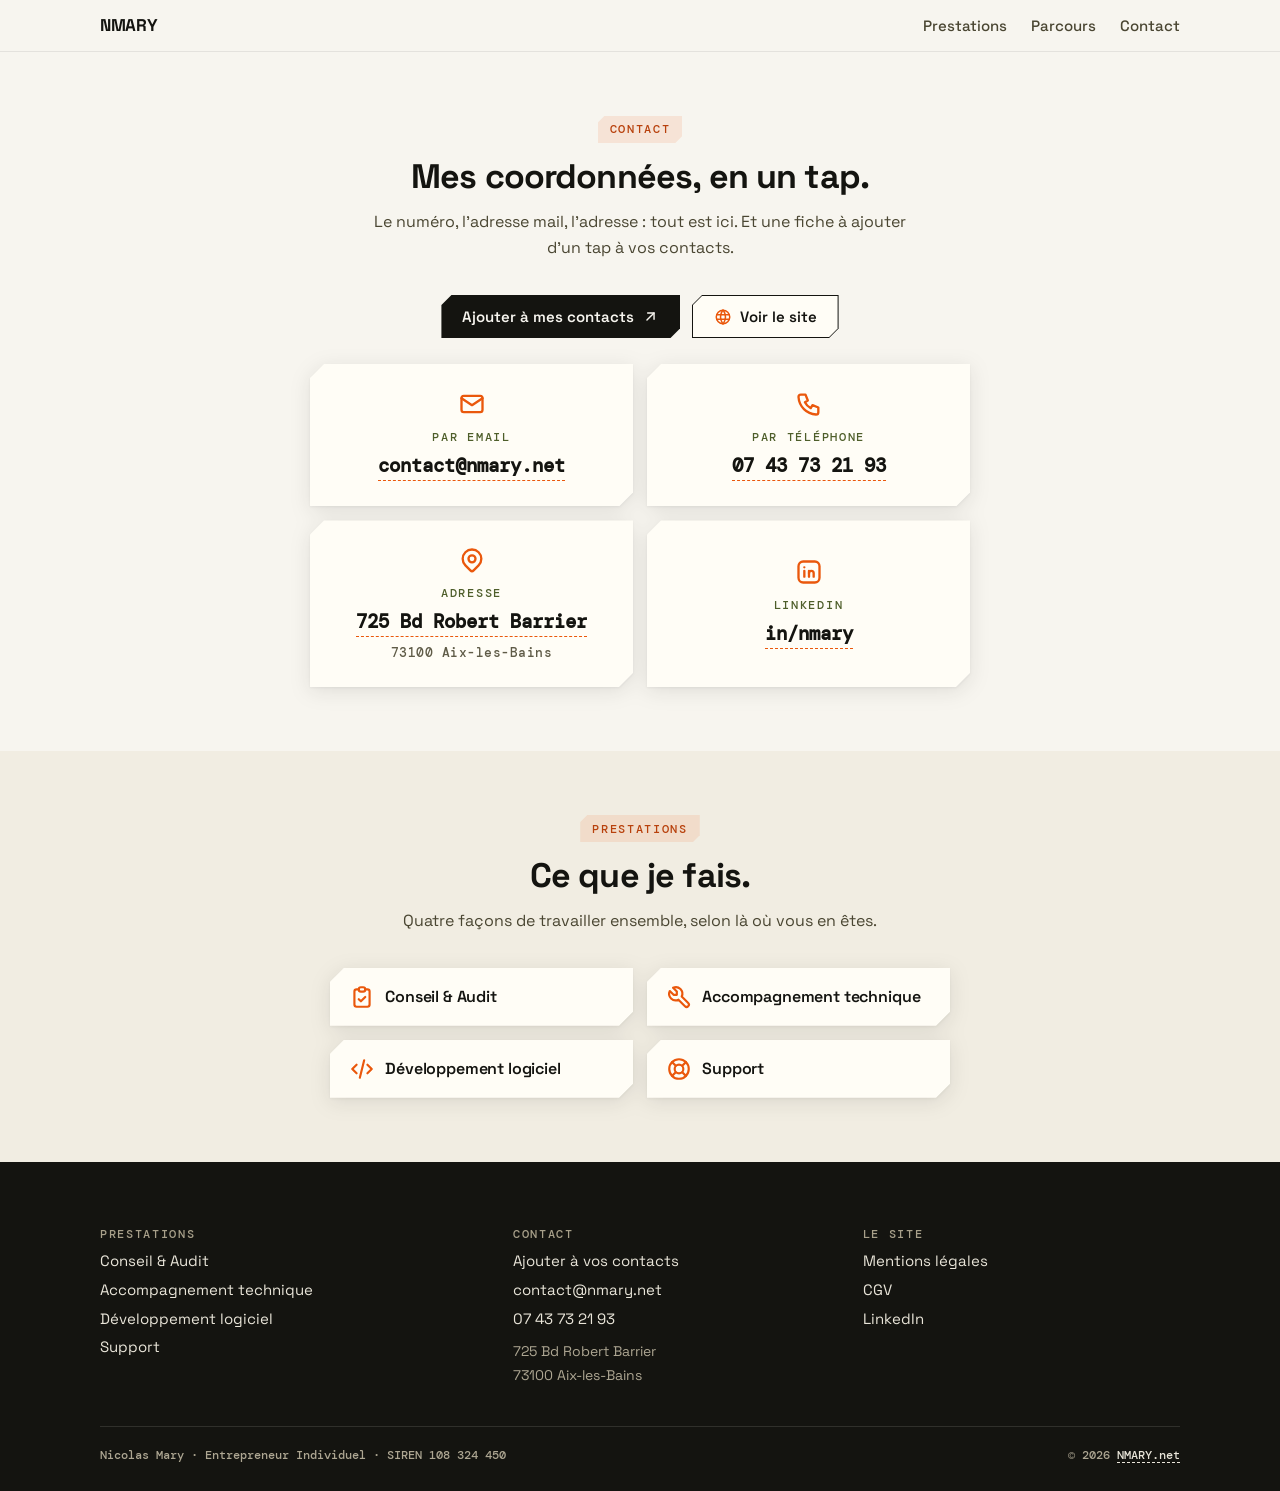
==== contact/index.html @ 7cfd44dc "feat: add /contact page with vCard, linked from footer" ====
<!DOCTYPE html>
<html lang="fr">
<head>
<meta charset="utf-8">
<meta name="viewport" content="width=device-width, initial-scale=1">
<title>Contact · NMARY</title>
<link rel="icon" type="image/svg+xml" href="../assets/svg/NM.svg">
<meta name="description" content="Coordonnées de Nicolas Mary, consultant IT indépendant à Aix-les-Bains : téléphone, email, adresse, et fiche contact à enregistrer.">
<link rel="canonical" href="https://www.nmary.net/contact">
<meta property="og:type" content="website">
<meta property="og:site_name" content="NMARY">
<meta property="og:locale" content="fr_FR">
<meta property="og:url" content="https://www.nmary.net/contact">
<meta property="og:title" content="Contact · NMARY">
<meta property="og:description" content="Coordonnées de Nicolas Mary, consultant IT indépendant à Aix-les-Bains, Savoie.">
<meta property="og:image" content="https://www.nmary.net/assets/og.png">
<meta property="og:image:width" content="1200">
<meta property="og:image:height" content="630">
<meta property="og:image:alt" content="NMARY · Votre consultant IT en Savoie">
<meta name="twitter:card" content="summary_large_image">
<meta name="twitter:title" content="Contact · NMARY">
<meta name="twitter:description" content="Coordonnées de Nicolas Mary, consultant IT indépendant à Aix-les-Bains, Savoie.">
<meta name="twitter:image" content="https://www.nmary.net/assets/og.png">
<link rel="preload" href="../assets/fonts/space-grotesk-latin.woff2" as="font" type="font/woff2" crossorigin>
<link rel="stylesheet" href="../assets/style.css">
</head>
<body>
<div class="page">
<nav class="nav">
  <div class="nav-inner">
    <a class="nav-logo" href="../index.html">NMARY</a>
    <div class="nav-links">
      <a href="../index.html#prestations">Prestations</a>
      <a href="../index.html#parcours">Parcours</a>
      <a href="../index.html#contact">Contact</a>
    </div>
  </div>
</nav>
  <main>

    <section class="band">
      <div class="band-inner">
        <div class="sec-head">
          <span class="sec-pill">Contact</span>
          <h2 class="sec-title">Mes coordonnées, en un tap.</h2>
          <p class="sec-lead">Le numéro, l'adresse mail, l'adresse&nbsp;: tout est ici. Et une fiche à ajouter d'un tap à vos contacts.</p>
        </div>

        <div class="hero-actions contact-actions">
          <!-- Pas d'attribut `download` : sur iOS il envoie le fichier dans Fichiers, alors
               qu'un lien nu ouvre la fiche contact et propose de l'enregistrer. Cette page
               arrive d'un scan de carte, donc du téléphone : c'est ce comportement-la qu'on
               veut, quitte a ce que le bureau telecharge le fichier.
               Pas de bouton telephone ici : la carte Par telephone est juste dessous. -->
          <a class="cta" href="nmary.vcf">Ajouter à mes contacts<svg class="icon cta-arrow"><use href="../assets/icons.svg#i-arrow-up-right"/></svg></a>
          <a class="cta-ghost" href="../index.html">
            <span class="cta-ghost-inner"><svg class="icon cta-ghost-icon"><use href="../assets/icons.svg#i-world"/></svg>Voir le site</span>
          </a>
        </div>

        <div class="contact-grid">
          <a class="card contact-card" href="mailto:contact@nmary.net">
            <svg class="icon contact-card-icon"><use href="../assets/icons.svg#i-mail"/></svg>
            <span class="contact-card-label">Par email</span>
            <span class="contact-card-value">contact@nmary.net</span>
          </a>
          <a class="card contact-card" href="tel:+33743732193">
            <svg class="icon contact-card-icon"><use href="../assets/icons.svg#i-phone"/></svg>
            <span class="contact-card-label">Par téléphone</span>
            <span class="contact-card-value">07 43 73 21 93</span>
          </a>
          <a class="card contact-card" href="https://www.google.com/maps/search/?api=1&amp;query=725+Bd+Robert+Barrier+73100+Aix-les-Bains" target="_blank" rel="noopener">
            <svg class="icon contact-card-icon"><use href="../assets/icons.svg#i-map-pin"/></svg>
            <span class="contact-card-label">Adresse</span>
            <span class="contact-card-value">725 Bd Robert Barrier</span>
            <span class="contact-card-sub">73100 Aix-les-Bains</span>
          </a>
          <a class="card contact-card" href="https://www.linkedin.com/in/nmary/" target="_blank" rel="noopener">
            <svg class="icon contact-card-icon"><use href="../assets/icons.svg#i-brand-linkedin"/></svg>
            <span class="contact-card-label">LinkedIn</span>
            <span class="contact-card-value">in/nmary</span>
          </a>
        </div>
      </div>
    </section>

    <section class="band band-alt">
      <div class="band-inner">
        <div class="sec-head">
          <span class="sec-pill">Prestations</span>
          <h2 class="sec-title">Ce que je fais.</h2>
          <p class="sec-lead">Quatre façons de travailler ensemble, selon là où vous en êtes.</p>
        </div>
        <div class="presta-more presta-more-4">
          <a class="card row" href="../conseil-audit.html">
            <h3 class="card-title"><svg class="icon card-icon"><use href="../assets/icons.svg#i-clipboard-check"/></svg><span>Conseil &amp; Audit</span></h3>
          </a>
          <a class="card row" href="../accompagnement-technique.html">
            <h3 class="card-title"><svg class="icon card-icon"><use href="../assets/icons.svg#i-tool"/></svg><span>Accompagnement technique</span></h3>
          </a>
          <a class="card row" href="../developpement-logiciel.html">
            <h3 class="card-title"><svg class="icon card-icon"><use href="../assets/icons.svg#i-code"/></svg><span>Développement logiciel</span></h3>
          </a>
          <a class="card row" href="../support.html">
            <h3 class="card-title"><svg class="icon card-icon"><use href="../assets/icons.svg#i-lifebuoy"/></svg><span>Support</span></h3>
          </a>
        </div>
      </div>
    </section>

  </main>

  <footer class="footer">
    <div class="footer-inner">
      <div class="footer-cols">
        <div class="footer-col">
          <div class="footer-col-title">Prestations</div>
          <a href="../conseil-audit.html">Conseil &amp; Audit</a>
          <a href="../accompagnement-technique.html">Accompagnement technique</a>
          <a href="../developpement-logiciel.html">Développement logiciel</a>
          <a href="../support.html">Support</a>
        </div>
        <div class="footer-col">
          <div class="footer-col-title">Contact</div>
          <a href="../contact/">Ajouter à vos contacts</a>
          <a href="mailto:contact@nmary.net">contact@nmary.net</a>
          <a href="tel:+33743732193">07 43 73 21 93</a>
          <p class="footer-addr">725 Bd Robert Barrier<br>73100 Aix-les-Bains</p>
        </div>
        <div class="footer-col">
          <div class="footer-col-title">Le site</div>
          <a href="../mentions-legales.html">Mentions légales</a>
          <a href="../cgv.html">CGV</a>
          <a href="https://www.linkedin.com/in/nmary/" target="_blank" rel="noopener">LinkedIn</a>
        </div>
      </div>
      <div class="footer-bottom">
        <span>Nicolas Mary · Entrepreneur Individuel · SIREN 108 324 450</span>
        <span>© 2026 <a class="footer-brand" href="https://nmary.net">NMARY.net</a></span>
      </div>
    </div>
  </footer>
</div>
</body>
</html>
---- assets/style.css ----
/* ---- Self-hosted fonts ---- */
/* Space Grotesk (variable, weights 400–700) */
@font-face {
  font-family: 'Space Grotesk'; font-style: normal; font-weight: 400 700; font-display: swap;
  src: url('fonts/space-grotesk-latin.woff2') format('woff2');
  unicode-range: U+0000-00FF, U+0131, U+0152-0153, U+02BB-02BC, U+02C6, U+02DA, U+02DC, U+0304, U+0308, U+0329, U+2000-206F, U+20AC, U+2122, U+2191, U+2193, U+2212, U+2215, U+FEFF, U+FFFD;
}
@font-face {
  font-family: 'Space Grotesk'; font-style: normal; font-weight: 400 700; font-display: swap;
  src: url('fonts/space-grotesk-latin-ext.woff2') format('woff2');
  unicode-range: U+0100-02BA, U+02BD-02C5, U+02C7-02CC, U+02CE-02D7, U+02DD-02FF, U+0304, U+0308, U+0329, U+1D00-1DBF, U+1E00-1E9F, U+1EF2-1EFF, U+2020, U+20A0-20AB, U+20AD-20C0, U+2113, U+2C60-2C7F, U+A720-A7FF;
}
/* DM Mono */
@font-face {
  font-family: 'DM Mono'; font-style: normal; font-weight: 400; font-display: swap;
  src: url('fonts/dm-mono-400-latin.woff2') format('woff2');
  unicode-range: U+0000-00FF, U+0131, U+0152-0153, U+02BB-02BC, U+02C6, U+02DA, U+02DC, U+0304, U+0308, U+0329, U+2000-206F, U+20AC, U+2122, U+2191, U+2193, U+2212, U+2215, U+FEFF, U+FFFD;
}
@font-face {
  font-family: 'DM Mono'; font-style: normal; font-weight: 400; font-display: swap;
  src: url('fonts/dm-mono-400-latin-ext.woff2') format('woff2');
  unicode-range: U+0100-02BA, U+02BD-02C5, U+02C7-02CC, U+02CE-02D7, U+02DD-02FF, U+0304, U+0308, U+0329, U+1D00-1DBF, U+1E00-1E9F, U+1EF2-1EFF, U+2020, U+20A0-20AB, U+20AD-20C0, U+2113, U+2C60-2C7F, U+A720-A7FF;
}
@font-face {
  font-family: 'DM Mono'; font-style: normal; font-weight: 500; font-display: swap;
  src: url('fonts/dm-mono-500-latin.woff2') format('woff2');
  unicode-range: U+0000-00FF, U+0131, U+0152-0153, U+02BB-02BC, U+02C6, U+02DA, U+02DC, U+0304, U+0308, U+0329, U+2000-206F, U+20AC, U+2122, U+2191, U+2193, U+2212, U+2215, U+FEFF, U+FFFD;
}
@font-face {
  font-family: 'DM Mono'; font-style: normal; font-weight: 500; font-display: swap;
  src: url('fonts/dm-mono-500-latin-ext.woff2') format('woff2');
  unicode-range: U+0100-02BA, U+02BD-02C5, U+02C7-02CC, U+02CE-02D7, U+02DD-02FF, U+0304, U+0308, U+0329, U+1D00-1DBF, U+1E00-1E9F, U+1EF2-1EFF, U+2020, U+20A0-20AB, U+20AD-20C0, U+2113, U+2C60-2C7F, U+A720-A7FF;
}

html { scroll-behavior: smooth; }
body { margin: 0; }

.icon { display: inline-block; width: 1em; height: 1em; flex-shrink: 0; fill: none; stroke: currentColor; stroke-width: 2; stroke-linecap: round; stroke-linejoin: round; vertical-align: middle; }
a { color: #B8410C; text-decoration: none; }
a:hover { color: #EA580C; }
.link-dashed { text-decoration: underline; text-decoration-style: dashed; text-underline-offset: 2px; }

@keyframes wiggle {
  0%, 100% { transform: rotate(0deg); }
  20% { transform: rotate(-14deg); }
  40% { transform: rotate(12deg); }
  60% { transform: rotate(-9deg); }
  80% { transform: rotate(7deg); }
}

/* ---- Page shell ---- */
.page { background: #F7F5EF; color: #141410; font-family: 'Space Grotesk', -apple-system, BlinkMacSystemFont, sans-serif; min-height: 100vh; }
.legal-container { margin: 0 auto; }

/* ---- Top navigation ---- */
.nav { position: sticky; top: 0; z-index: 20; background: rgba(247,245,239,.92); backdrop-filter: saturate(140%) blur(8px); border-bottom: 1px solid rgba(20,20,16,.08); }
.nav-inner { max-width: 1080px; margin: 0 auto; padding: .8rem 1.5rem; display: flex; align-items: center; gap: 1.2rem; }
.nav-logo { display: inline-flex; align-items: center; font-weight: 700; font-size: 17px; letter-spacing: -.02em; color: #141410; }
.nav-logo:hover { color: #B8410C; }
.nav-links { display: flex; margin-left: auto; gap: 1.5rem; }
.nav-links a { font-size: 15px; font-weight: 500; color: #4A4632; }
.nav-links a:hover { color: #B8410C; }
@media (max-width: 460px) {
  .nav-links { gap: 1rem; }
  .nav-links a { font-size: 14px; }
}

/* ---- Card component (prestations, zone, faq) ---- */
/* clip-path decoupe la sortie du filtre applique au MEME element : une
   drop-shadow pose sur .card est donc supprimee par sa propre silhouette.
   L'ombre est portée par le conteneur, dont l'alpha composite est l'union
   des cartes. .card-shell enveloppe les cartes isolees. */
.card { background: #FFFDF6; clip-path: polygon(14px 0,100% 0,100% calc(100% - 14px),calc(100% - 14px) 100%,0 100%,0 14px); }
.grid, .presta-more, .faq-list, .contact-grid, .card-shell {
  filter: drop-shadow(0 1px 1px rgba(20,20,16,.05)) drop-shadow(0 4px 10px rgba(20,20,16,.10));
}
.card-title { margin: 0; font-weight: 600; font-size: 19px; letter-spacing: -.01em; line-height: 1.2; display: flex; align-items: center; gap: 10px; }
.card-icon { font-size: 26px; color: #EA580C; flex-shrink: 0; }
.card-desc { font-size: 14px; color: #4A4632; line-height: 1.55; margin-top: .35rem; }

/* ---- Alternating section bands ---- */
.band { padding: 2.75rem 0; }
.band-alt { background: #F1EDE2; }
.band-inner { max-width: 1080px; margin: 0 auto; padding: 0 1.5rem; }

/* ---- Centered section header (pill + statement) ---- */
.sec-head { text-align: center; max-width: 640px; margin: 0 auto 1.6rem; }
.sec-pill { display: inline-block; font-family: 'DM Mono', monospace; font-weight: 500; font-size: 12px; letter-spacing: .14em; text-transform: uppercase; color: #B8410C; background: rgba(234,88,12,.11); padding: .35rem .75rem; clip-path: polygon(7px 0,100% 0,100% calc(100% - 7px),calc(100% - 7px) 100%,0 100%,0 7px); }
.sec-title { margin: .85rem 0 0; font-weight: 700; font-size: 27px; line-height: 1.18; letter-spacing: -.025em; color: #141410; }
.sec-lead { font-size: 16px; color: #4A4632; line-height: 1.65; margin: .75rem auto 0; max-width: 560px; }
.section-cta { font-size: 15px; font-weight: 600; color: #141410; margin: 1.2rem 0 0; text-align: center; }

/* ---- Hero ---- */
.hero-title { margin: 0; letter-spacing: -.03em; }
.hero-line1 { display: block; font-size: 34px; line-height: 1.08; color: #3A3728; }
.hero-you { font-style: italic; font-weight: 400; color: #EA580C; }
.hero-role { font-weight: 700; color: #141410; }
.hero-line2 { display: block; font-size: 24px; font-weight: 500; color: #4A4632; letter-spacing: -.01em; margin-top: .5rem; }
.hero-badge { display: block; font-family: 'DM Mono', monospace; font-size: 14px; font-weight: 500; letter-spacing: .1em; color: #B8410C; margin-top: .6rem; }
.hero-desc { font-size: 17px; color: #4A4632; line-height: 1.6; max-width: 440px; margin: 1.1rem 0 0; }
.hero-actions { display: flex; gap: 12px; flex-wrap: wrap; margin-top: 1.4rem; }
/* .cta-ghost-icon : meme reglage, nom neutre. Le bouton fantome ne porte pas toujours un
   telephone (page contact : un globe), et une classe ne doit pas mentir sur son contenu. */
.cta-phone, .cta-ghost-icon { font-size: 18px; color: #EA580C; }
.hero-sub-actions { margin-top: .9rem; }
.hero-jump { font-family: 'DM Mono', monospace; font-size: 13px; font-weight: 500; letter-spacing: .05em; color: #5F5B47; }
.hero-jump:hover { color: #EA580C; }

/* ---- CTA buttons ---- */
.cta { display: inline-flex; align-items: center; gap: 8px; background: #141410; color: #F7F5EF; font-weight: 600; font-size: 15px; padding: .7rem 1.3rem; clip-path: polygon(10px 0,100% 0,100% calc(100% - 10px),calc(100% - 10px) 100%,0 100%,0 10px); }
.cta-arrow { display: inline-flex; font-size: 17px; transition: transform .25s cubic-bezier(.34,1.56,.64,1); }
.cta:hover { background: #EA580C; color: #141410; }
.cta:hover .cta-arrow { transform: translate(3px,-3px); }
.cta-ghost { display: inline-block; background: #141410; padding: 1px; clip-path: polygon(10px 0,100% 0,100% calc(100% - 10px),calc(100% - 10px) 100%,0 100%,0 10px); }
.cta-ghost:hover { background: #EA580C; }
.cta-ghost-inner { display: flex; align-items: center; gap: 8px; background: #FFFDF6; color: #141410; font-weight: 600; font-size: 15px; padding: .7rem 1.3rem; clip-path: polygon(9px 0,100% 0,100% calc(100% - 9px),calc(100% - 9px) 100%,0 100%,0 9px); }

/* ---- Logo mark ---- */
.mark { color: #141410; }
.mark svg { width: 100%; height: 100%; pointer-events: none; }
.mark .wm { fill: currentColor; opacity: .12; }

/* ---- Prestations grid ---- */
.row { padding: 1.2rem 1.3rem; transition: background .18s ease, transform .18s ease; }
.row:hover { background: rgba(234,88,12,.06); transform: translateY(-2px); }
.grid a.card { display: block; color: #141410; }
.card-more { display: inline-flex; align-items: center; gap: 6px; margin-top: .9rem; font-family: 'DM Mono', monospace; font-size: 13px; font-weight: 500; letter-spacing: .06em; color: #5F5B47; transition: color .18s ease; }
.card-more .icon { font-size: 15px; transition: transform .25s cubic-bezier(.34,1.56,.64,1); }
.row:hover .card-more { color: #EA580C; }
.row:hover .card-more .icon { transform: translate(2px,-2px); }
.card-num { display: block; text-align: right; font-family: 'DM Mono', monospace; font-size: 12px; font-weight: 500; letter-spacing: .06em; color: #C7C0AD; margin-bottom: .5rem; transition: color .18s ease; }
.row:hover .card-num { color: #EA580C; }

/* ---- Parcours ---- */
.parcours-text { font-size: 17px; color: #2E2B1E; line-height: 1.7; margin: 1.3rem 0 0; }

/* ---- Zone ---- */
.zone-box { display: flex; align-items: center; padding: 1.9rem 2rem; max-width: 860px; margin: 0 auto; }
.zone-col { flex: 1; min-width: 0; }
.zone-col-left { flex: 0 0 42%; padding-right: 2.6rem; }
.zone-col-right { padding-left: 2.6rem; border-left: 1px solid #E7E1D0; }
.zone-desc { font-size: 15px; color: #4A4632; line-height: 1.7; margin: 0; }
.zone-address { display: flex; align-items: flex-start; gap: 8px; margin: .8rem 0 0; font-family: 'DM Mono', monospace; font-weight: 500; font-size: 13px; line-height: 1.7; color: #5F5B47; }
.zone-address .icon { font-size: 16px; color: #8A9E5A; flex-shrink: 0; margin-top: 3px; }
.zone-line { font-size: 16px; color: #2E2B1E; line-height: 2.2; margin: 0; }
.zone-tag { display: inline-flex; align-items: center; gap: 6px; padding: .28rem .66rem; font-weight: 600; font-size: 14px; vertical-align: middle; clip-path: polygon(7px 0,100% 0,100% calc(100% - 7px),calc(100% - 7px) 100%,0 100%,0 7px); }
.zone-tag .icon { font-size: 17px; }
.zone-tag.olive { background: rgba(138,158,90,.18); color: #4E5E2A; }
.zone-tag.orange { background: rgba(234,88,12,.13); color: #B8410C; }
.zone-note { font-style: italic; font-size: 14px; color: #5F5B47; line-height: 1.6; margin: 1rem 0 0; }

/* ---- FAQ ---- */
.faq-list { display: flex; flex-direction: column; gap: 10px; max-width: 780px; margin: 0 auto; }
.faq-item { padding: 1.1rem 1.3rem; }
.faq-question { font-weight: 600; font-size: 16px; letter-spacing: -.01em; display: flex; align-items: center; justify-content: space-between; gap: 14px; cursor: pointer; list-style: none; }
.faq-question::-webkit-details-marker { display: none; }
.faq-chevron { font-size: 20px; color: #EA580C; flex-shrink: 0; transition: transform .22s ease; }
.faq-item[open] .faq-chevron { transform: rotate(180deg); }
.faq-answer { font-size: 15px; color: #4A4632; line-height: 1.65; margin-top: .8rem; }

/* ---- Contact ---- */
.contact-grid { display: grid; grid-template-columns: 1fr; gap: 14px; max-width: 660px; margin: 0 auto; }
.contact-card { display: flex; flex-direction: column; align-items: center; justify-content: center; text-align: center; padding: 1.6rem 1.3rem; color: #141410; transition: background .18s ease, transform .18s ease; }
.contact-card:hover { background: rgba(234,88,12,.05); transform: translateY(-2px); }
.contact-card-icon { font-size: 28px; color: #EA580C; }
.contact-card:hover .contact-card-icon { animation: wiggle .5s ease; }
.contact-card-label { font-family: 'DM Mono', monospace; font-weight: 500; font-size: 12px; letter-spacing: .14em; text-transform: uppercase; color: #4E5E2A; margin-top: .7rem; }
.contact-card-value { font-family: 'DM Mono', monospace; font-weight: 600; font-size: 19px; color: #141410; margin-top: .5rem; border-bottom: 1px dashed #EA580C; padding-bottom: 2px; }
.contact-card:hover .contact-card-value { color: #B8410C; }

@media (min-width: 560px) {
  .contact-grid { grid-template-columns: 1fr 1fr; }
}

/* ---- Footer (bande sombre, 3 colonnes, logotype de cloture) ---- */
.footer { background: #141410; color: #C7C0AD; padding: 3rem 0 1.5rem; }
.footer-inner { max-width: 1080px; margin: 0 auto; padding: 0 1.5rem; }
.footer-cols { display: grid; grid-template-columns: 1fr; gap: 2.2rem; }
.footer-col { display: flex; flex-direction: column; align-items: flex-start; gap: .6rem; }
.footer-col-title { font-family: 'DM Mono', monospace; font-weight: 500; font-size: 12px; letter-spacing: .14em; text-transform: uppercase; color: #A8A08A; }
.footer-col a { font-size: 15px; color: #E9E5D9; transition: color .15s ease; }
.footer-col a:hover { color: #EA580C; }
.footer-col .icon { font-size: 16px; margin-right: 7px; color: #8A9E5A; }
.footer-addr { font-size: 14px; line-height: 1.7; color: #ADA692; margin: .2rem 0 0; }
.footer-bottom { display: flex; flex-direction: column; align-items: center; text-align: center; gap: .5rem; margin-top: 2.4rem; font-family: 'DM Mono', monospace; font-weight: 500; font-size: 12px; color: #ADA692; border-top: 1px solid rgba(247,245,239,.12); padding-top: 1.2rem; }
.footer-brand { color: #E9E5D9; text-decoration: underline; text-decoration-style: dashed; text-underline-offset: 3px; }
.footer-brand:hover { color: #EA580C; }

@media (min-width: 700px) {
  .footer-cols { grid-template-columns: 1.2fr 1fr 1fr; gap: 2rem; }
  .footer-bottom { flex-direction: row; justify-content: space-between; text-align: left; }
}
@media (min-width: 860px) {
  .footer { padding: 4rem 0 1.8rem; }
  .footer-inner { padding: 0 3rem; }
}

.hero { position: relative; color: #141410; }
.hero-text { position: relative; z-index: 1; max-width: none; }
.mark { position: absolute; top: 2.5rem; right: 1.2rem; width: 340px; height: 337px; }
.grid { display: grid; grid-template-columns: 1fr; gap: 14px; }
.grid > .card { min-width: 0; }
.grid .card-title { align-items: flex-start; }
.grid .card-icon { line-height: 1.2; }
#prestations, #parcours, #zone, #faq, #contact { scroll-margin-top: 68px; }

@media (max-width: 639px) {
  .zone-box { flex-direction: column; align-items: stretch; }
  .zone-col-left { flex-basis: auto; padding-right: 0; }
  .zone-col-right { padding-left: 0; border-left: 0; border-top: 1px solid #E7E1D0; margin-top: 1.3rem; padding-top: 1.3rem; }
}

@media (min-width: 560px) {
  .grid { grid-template-columns: 1fr 1fr; }
}
@media (min-width: 560px) and (max-width: 859px) {
  .grid .card-title { min-height: 2.4em; }
}

@media (min-width: 860px) {
  .hero { display: flex; align-items: center; justify-content: space-between; gap: 2.5rem; }
  .hero-text { max-width: 560px; }
  .hero-line1 { font-size: 46px; }
  .hero-line2 { font-size: 27px; }
  .mark { position: static; width: 400px; height: 396px; flex-shrink: 0; }
  .band { padding: 4rem 0; }
  .band-inner { padding: 0 3rem; }
  .nav-inner { padding: .9rem 3rem; }
  .sec-head { margin-bottom: 2.1rem; }
  .sec-title { font-size: 34px; }
}

/* ---- Prestation page header (hero, left-aligned like the home hero) ---- */
.presta-hero { padding: 2rem 0 2.5rem; }
.back-link .icon { font-size: 16px; }
.back-link:hover { color: #EA580C; }

.presta-header { margin-top: 1.3rem; max-width: 680px; }
.presta-eyebrow { display: flex; align-items: center; gap: .6rem; font-family: 'DM Mono', monospace; font-size: 13px; font-weight: 500; letter-spacing: .1em; color: #B8410C; text-transform: uppercase; }
.presta-eyebrow .icon { font-size: 20px; }
.presta-title { font-size: 34px; font-weight: 700; letter-spacing: -.03em; line-height: 1.08; margin: .9rem 0 0; }
.presta-sub { font-size: 19px; font-weight: 500; color: #4A4632; letter-spacing: -.01em; margin: .55rem 0 0; }
.presta-lead { font-size: 17px; color: #2E2B1E; line-height: 1.65; margin: 1.1rem 0 0; max-width: 600px; }
.presta-lead strong { font-weight: 600; color: #141410; }

.presta-flag { display: inline-flex; align-items: center; gap: 7px; margin-top: 1.3rem; padding: .32rem .7rem; font-weight: 600; font-size: 13px; background: rgba(234,88,12,.13); color: #B8410C; clip-path: polygon(7px 0,100% 0,100% calc(100% - 7px),calc(100% - 7px) 100%,0 100%,0 7px); }
.presta-flag .icon { font-size: 16px; }

.presta-text { font-size: 16px; color: #4A4632; line-height: 1.75; margin: 0 0 1rem; }
.presta-text:last-child { margin-bottom: 0; }
.prose { max-width: 620px; margin: 0 auto; }
.presta-aside { display: flex; align-items: flex-start; gap: .8rem; max-width: 620px; margin: 2.2rem auto 0; padding: 1rem 1.2rem; background: rgba(138,158,90,.14); font-size: 15px; line-height: 1.6; color: #3A3728; clip-path: polygon(10px 0,100% 0,100% calc(100% - 10px),calc(100% - 10px) 100%,0 100%,0 10px); }
.presta-aside .icon { font-size: 18px; color: #4E5E2A; flex-shrink: 0; margin-top: 2px; }
.presta-aside a { color: #4E5E2A; text-decoration: underline; text-decoration-style: dashed; text-underline-offset: 2px; }
.presta-aside a:hover { color: #B8410C; }

/* Check lists */
.check-list { list-style: none; padding: 0; margin: 0; display: flex; flex-direction: column; gap: .8rem; max-width: 620px; margin-inline: auto; }
.check-list li { display: flex; align-items: flex-start; gap: .8rem; font-size: 16px; color: #4A4632; line-height: 1.65; }
.check-list .icon { font-size: 19px; color: #8A9E5A; flex-shrink: 0; margin-top: 1px; }
.check-list strong { font-weight: 600; color: #141410; }

/* Numbered flow : chronologie, pastille pleine reliee par un filet */
.flow { list-style: none; counter-reset: flow; padding: 0; margin: 0 auto; max-width: 620px; }
.flow li { counter-increment: flow; position: relative; padding: 0 0 1.6rem 48px; }
.flow li:last-child { padding-bottom: 0; }
.flow li::before { content: counter(flow, decimal-leading-zero); position: absolute; left: 0; top: 0; width: 30px; height: 30px; display: flex; align-items: center; justify-content: center; font-family: 'DM Mono', monospace; font-weight: 500; font-size: 12px; color: #141410; background: rgba(234,88,12,.16); clip-path: polygon(7px 0,100% 0,100% calc(100% - 7px),calc(100% - 7px) 100%,0 100%,0 7px); }
.flow li:not(:last-child)::after { content: ""; position: absolute; left: 14px; top: 38px; bottom: 4px; width: 2px; background: #DCD5C3; }
.flow-title { margin: 0; padding-top: 4px; font-weight: 600; font-size: 17px; letter-spacing: -.01em; line-height: 1.3; color: #141410; }
.flow-desc { font-size: 15px; color: #4A4632; line-height: 1.65; margin: .4rem 0 0; }
.flow-out { display: block; margin-top: .55rem; font-family: 'DM Mono', monospace; font-weight: 500; font-size: 13px; line-height: 1.6; letter-spacing: .02em; color: #5F5B47; }
.flow-out b { font-weight: 500; color: #4E5E2A; }

/* Billing block */
.billing { padding: 1.6rem 1.6rem; max-width: 620px; margin: 0 auto; }
.billing-lead { font-size: 19px; font-weight: 600; letter-spacing: -.01em; color: #141410; margin: 0; }
.billing-note { font-size: 15px; color: #4A4632; line-height: 1.7; margin: .8rem 0 0; }
.billing-note strong { font-weight: 600; color: #141410; }
.billing-meta { font-family: 'DM Mono', monospace; font-weight: 500; font-size: 13px; letter-spacing: .04em; color: #5F5B47; line-height: 1.7; margin: 1.1rem 0 0; padding-top: .9rem; border-top: 1px solid #E7E1D0; }

/* Related prestations */
.presta-more { display: grid; grid-template-columns: 1fr; gap: 14px; max-width: 900px; margin: 0 auto; }
.presta-more .card { padding: 1rem 1.2rem; display: block; color: #141410; }
.presta-more a.card:hover .card-title { color: #B8410C; }
.presta-more .card-title { font-size: 16px; }

@media (min-width: 700px) {
  .presta-more { grid-template-columns: repeat(3, 1fr); }
}
@media (min-width: 860px) {
  .presta-hero { padding: 2.6rem 0 3.2rem; }
  .presta-title { font-size: 44px; }
}

/* ---- Legal pages (mentions-legales.html, cgv.html) ---- */
.legal-container { max-width: 720px; }
.legal-wrap { padding: 2.4rem 1.5rem 2.8rem; }
.back-link { display: inline-flex; align-items: center; gap: 6px; font-family: 'DM Mono', monospace; font-size: 14px; font-weight: 500; letter-spacing: .05em; color: #141410; }
.legal-title { font-size: 30px; font-weight: 700; letter-spacing: -.02em; margin: 1.4rem 0 0; }
.legal-updated { font-family: 'DM Mono', monospace; font-size: 13px; color: #4A4632; letter-spacing: .06em; margin: .6rem 0 0; text-transform: uppercase; }
.legal-sections { display: flex; flex-direction: column; gap: 2.2rem; margin-top: 2.4rem; }
.legal-section-title { font-weight: 700; font-size: 17px; border-bottom: 2px solid #141410; padding-bottom: .5rem; }
.legal-section-text { font-size: 15px; color: #4A4632; line-height: 1.7; margin: 1rem 0 0; }
@media (min-width: 860px) {
  .legal-container { max-width: 840px; }
  .legal-wrap { padding: 4rem 3rem 5rem; }
}

/* ---- Contact page (contact/index.html) ---- */
/* Cette page est la destination du QR imprime au verso de la carte de visite : elle arrive
   presque toujours d'un telephone, et son premier travail est de faire enregistrer la fiche.
   D'ou les actions centrees sous un .sec-head, la ou un hero les aligne a gauche. */
.contact-actions { justify-content: center; margin-top: 0; margin-bottom: 1.6rem; }
/* Seule la carte Adresse porte une deuxieme ligne : le code postal et la ville completent la
   voie sans meriter le meme corps. Les trois autres cartes n'ont qu'une valeur, la .sub reste
   donc l'exception et non un element de la grille. */
.contact-card-sub { font-family: 'DM Mono', monospace; font-weight: 500; font-size: 13px;
  letter-spacing: .04em; color: #5F5B47; margin-top: .45rem; }
/* .presta-more passe a trois colonnes a 700px, ce qui laisse une carte seule sur la deuxieme
   ligne quand il y en a quatre. Ici les quatre prestations sont listees, donc 2x2. */
.presta-more-4 { max-width: 620px; }
@media (min-width: 700px) {
  .presta-more-4 { grid-template-columns: repeat(2, 1fr); }
}
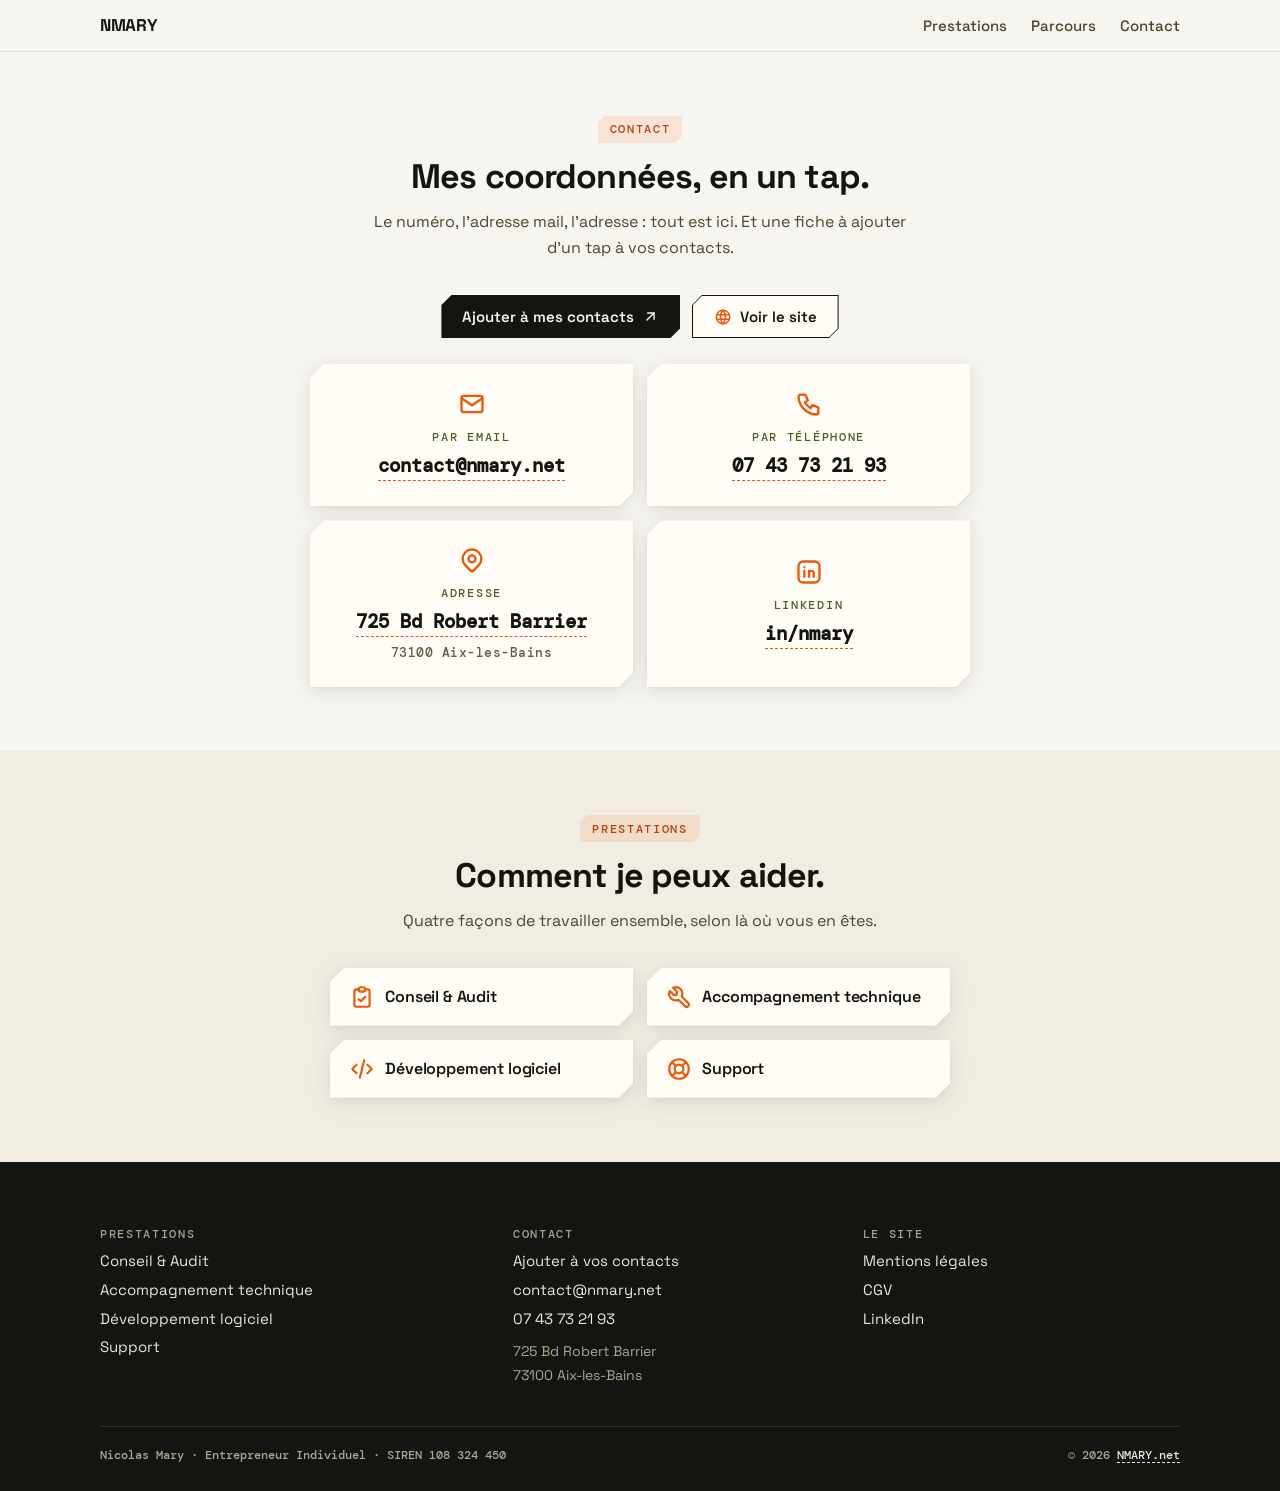
==== commit 017d711f: "fix: change Prestations header" ====
--- a/contact/index.html
+++ b/contact/index.html
@@ -88,7 +88,7 @@
       <div class="band-inner">
         <div class="sec-head">
           <span class="sec-pill">Prestations</span>
-          <h2 class="sec-title">Ce que je fais.</h2>
+          <h2 class="sec-title">Comment je peux aider.</h2>
           <p class="sec-lead">Quatre façons de travailler ensemble, selon là où vous en êtes.</p>
         </div>
         <div class="presta-more presta-more-4">
